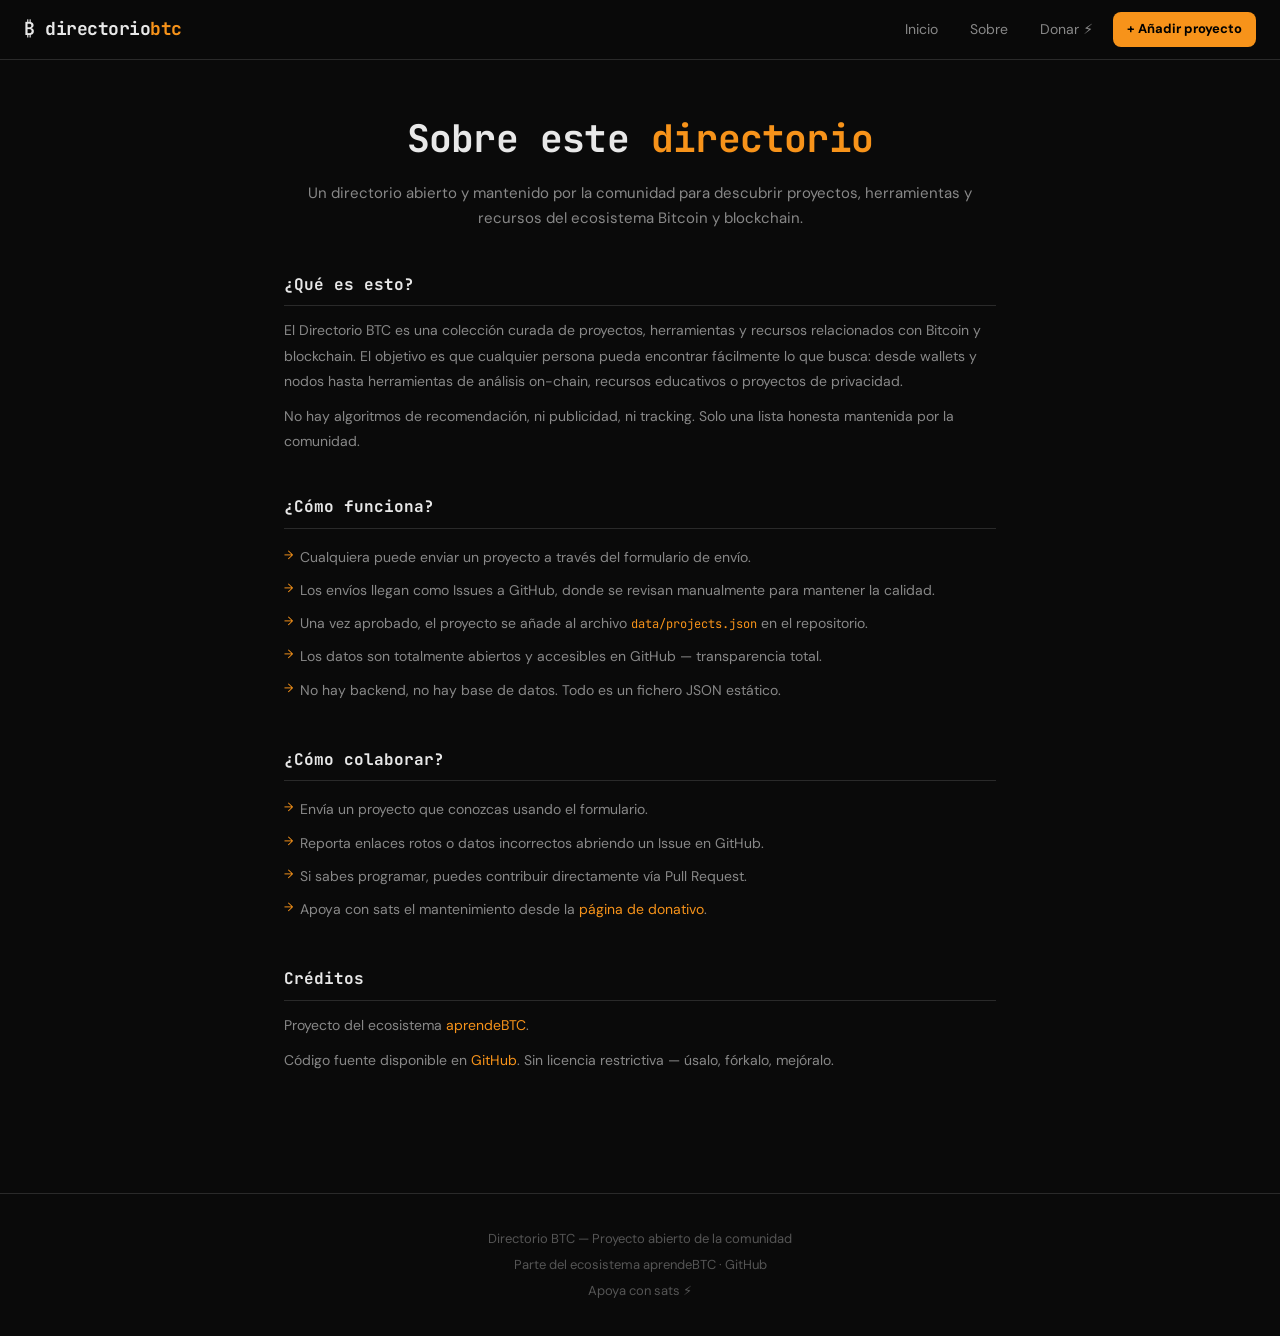
==== about.html @ 01d03981 "Add Directorio BTC static site - index.html: main directory page with hero, search, filters, project" ====
<!DOCTYPE html>
<html lang="es">
<head>
  <meta charset="UTF-8">
  <meta name="viewport" content="width=device-width, initial-scale=1.0">
  <title>Sobre el proyecto — Directorio BTC</title>
  <meta name="description" content="Qué es el Directorio BTC, cómo funciona y cómo puedes colaborar.">

  <meta property="og:title" content="Sobre el proyecto — Directorio BTC">
  <meta property="og:description" content="Directorio abierto y mantenido por la comunidad para descubrir proyectos del ecosistema Bitcoin.">
  <meta property="og:type" content="website">

  <link rel="icon" href="data:image/svg+xml,<svg xmlns='http://www.w3.org/2000/svg' viewBox='0 0 100 100'><text y='.9em' font-size='90'>₿</text></svg>">
  <link rel="preconnect" href="https://fonts.googleapis.com">
  <link href="https://fonts.googleapis.com/css2?family=JetBrains+Mono:wght@400;700&family=DM+Sans:ital,opsz,wght@0,9..40,400;0,9..40,500;0,9..40,700&display=swap" rel="stylesheet">
  <link rel="stylesheet" href="css/style.css">
</head>
<body>

  <!-- HEADER -->
  <header>
    <nav>
      <a href="index.html" class="logo">₿ directorio<span class="accent">btc</span></a>
      <div class="nav-links">
        <a href="index.html">Inicio</a>
        <a href="about.html">Sobre</a>
        <a href="donar.html">Donar ⚡</a>
        <a href="submit.html" class="btn-submit">+ Añadir proyecto</a>
      </div>
      <button class="hamburger" id="hamburger" aria-label="Abrir menú">
        <span></span><span></span><span></span>
      </button>
    </nav>
  </header>
  <div class="mobile-menu" id="mobile-menu">
    <a href="index.html">Inicio</a>
    <a href="about.html">Sobre el proyecto</a>
    <a href="donar.html">Donar ⚡</a>
    <a href="submit.html" style="color:var(--accent);font-weight:700;">+ Añadir proyecto</a>
  </div>

  <!-- PAGE HEADER -->
  <div class="page-header">
    <h1>Sobre este <span class="accent">directorio</span></h1>
    <p>Un directorio abierto y mantenido por la comunidad para descubrir proyectos, herramientas y recursos del ecosistema Bitcoin y blockchain.</p>
  </div>

  <!-- CONTENT -->
  <div class="page-content">

    <div class="info-section">
      <h2>¿Qué es esto?</h2>
      <p>El Directorio BTC es una colección curada de proyectos, herramientas y recursos relacionados con Bitcoin y blockchain. El objetivo es que cualquier persona pueda encontrar fácilmente lo que busca: desde wallets y nodos hasta herramientas de análisis on-chain, recursos educativos o proyectos de privacidad.</p>
      <p>No hay algoritmos de recomendación, ni publicidad, ni tracking. Solo una lista honesta mantenida por la comunidad.</p>
    </div>

    <div class="info-section">
      <h2>¿Cómo funciona?</h2>
      <ul>
        <li>Cualquiera puede enviar un proyecto a través del formulario de envío.</li>
        <li>Los envíos llegan como Issues a GitHub, donde se revisan manualmente para mantener la calidad.</li>
        <li>Una vez aprobado, el proyecto se añade al archivo <code style="font-family:var(--font-display);font-size:12px;color:var(--accent);">data/projects.json</code> en el repositorio.</li>
        <li>Los datos son totalmente abiertos y accesibles en GitHub — transparencia total.</li>
        <li>No hay backend, no hay base de datos. Todo es un fichero JSON estático.</li>
      </ul>
    </div>

    <div class="info-section">
      <h2>¿Cómo colaborar?</h2>
      <ul>
        <li>Envía un proyecto que conozcas usando el formulario.</li>
        <li>Reporta enlaces rotos o datos incorrectos abriendo un Issue en GitHub.</li>
        <li>Si sabes programar, puedes contribuir directamente vía Pull Request.</li>
        <li>Apoya con sats el mantenimiento desde la <a href="donar.html">página de donativo</a>.</li>
      </ul>
    </div>

    <div class="info-section">
      <h2>Créditos</h2>
      <p>Proyecto del ecosistema <a href="https://aprendebtc.com" target="_blank" rel="noopener">aprendeBTC</a>.</p>
      <p>Código fuente disponible en <a href="https://github.com/VoidHashh/btc-projects" target="_blank" rel="noopener">GitHub</a>. Sin licencia restrictiva — úsalo, fórkalo, mejóralo.</p>
    </div>

  </div>

  <!-- FOOTER -->
  <footer>
    <p>Directorio BTC &mdash; Proyecto abierto de la comunidad</p>
    <p>Parte del ecosistema <a href="https://aprendebtc.com" target="_blank" rel="noopener">aprendeBTC</a> &middot; <a href="https://github.com/VoidHashh/btc-projects" target="_blank" rel="noopener">GitHub</a></p>
    <p><a href="donar.html">Apoya con sats ⚡</a></p>
  </footer>

  <script>
    document.getElementById("hamburger").addEventListener("click", () => {
      document.getElementById("mobile-menu").classList.toggle("open");
    });
  </script>
</body>
</html>
---- css/style.css ----
@import url('https://fonts.googleapis.com/css2?family=JetBrains+Mono:wght@400;700&family=DM+Sans:ital,opsz,wght@0,9..40,400;0,9..40,500;0,9..40,700;1,9..40,400&display=swap');

/* ===== VARIABLES ===== */
:root {
  --bg-primary: #0a0a0a;
  --bg-secondary: #111111;
  --bg-card: #1a1a1a;
  --bg-card-hover: #222222;
  --text-primary: #e8e8e8;
  --text-secondary: #888888;
  --text-muted: #555555;
  --accent: #f7931a;
  --accent-hover: #e8850f;
  --accent-soft: rgba(247, 147, 26, 0.1);
  --accent-glow: rgba(247, 147, 26, 0.15);
  --border: #2a2a2a;
  --border-hover: #3a3a3a;
  --success: #22c55e;
  --radius: 8px;
  --radius-lg: 12px;
  --font-display: 'JetBrains Mono', 'Fira Code', monospace;
  --font-body: 'DM Sans', system-ui, sans-serif;
  --sidebar-width: 250px;
  --header-height: 60px;
}

/* ===== RESET ===== */
*, *::before, *::after { box-sizing: border-box; margin: 0; padding: 0; }
html { scroll-behavior: smooth; }
body {
  background: var(--bg-primary);
  color: var(--text-primary);
  font-family: var(--font-body);
  font-size: 15px;
  line-height: 1.6;
  min-height: 100vh;
}
a { color: var(--accent); text-decoration: none; transition: color 0.2s; }
a:hover { color: var(--accent-hover); }
img { max-width: 100%; display: block; }
ul { list-style: none; }

/* ===== HEADER / NAV ===== */
header {
  position: fixed;
  top: 0; left: 0; right: 0;
  height: var(--header-height);
  background: rgba(10, 10, 10, 0.92);
  backdrop-filter: blur(12px);
  -webkit-backdrop-filter: blur(12px);
  border-bottom: 1px solid var(--border);
  z-index: 100;
}

nav {
  max-width: 1400px;
  margin: 0 auto;
  padding: 0 24px;
  height: 100%;
  display: flex;
  align-items: center;
  justify-content: space-between;
  gap: 16px;
}

.logo {
  font-family: var(--font-display);
  font-size: 18px;
  font-weight: 700;
  color: var(--text-primary);
  letter-spacing: -0.5px;
}
.logo .accent { color: var(--accent); }
.logo:hover { color: var(--text-primary); }

.nav-links {
  display: flex;
  align-items: center;
  gap: 8px;
}

.nav-links a {
  color: var(--text-secondary);
  font-size: 14px;
  padding: 6px 12px;
  border-radius: var(--radius);
  transition: color 0.2s, background 0.2s;
}
.nav-links a:hover { color: var(--text-primary); background: var(--bg-card); }

.btn-submit {
  background: var(--accent) !important;
  color: #000 !important;
  font-weight: 700;
  font-size: 13px !important;
  padding: 7px 14px !important;
  border-radius: var(--radius) !important;
}
.btn-submit:hover { background: var(--accent-hover) !important; }

/* Hamburger */
.hamburger {
  display: none;
  flex-direction: column;
  gap: 5px;
  cursor: pointer;
  padding: 8px;
  background: none;
  border: none;
  color: var(--text-primary);
}
.hamburger span {
  display: block;
  width: 22px;
  height: 2px;
  background: var(--text-primary);
  border-radius: 2px;
  transition: all 0.3s;
}

.mobile-menu {
  display: none;
  position: fixed;
  top: var(--header-height);
  left: 0; right: 0;
  background: var(--bg-secondary);
  border-bottom: 1px solid var(--border);
  padding: 16px 24px;
  flex-direction: column;
  gap: 8px;
  z-index: 99;
}
.mobile-menu.open { display: flex; }
.mobile-menu a {
  color: var(--text-secondary);
  font-size: 15px;
  padding: 10px 0;
  border-bottom: 1px solid var(--border);
}
.mobile-menu a:last-child { border-bottom: none; }
.mobile-menu a:hover { color: var(--text-primary); }

/* ===== HERO ===== */
.hero {
  padding: calc(var(--header-height) + 56px) 24px 48px;
  max-width: 800px;
  margin: 0 auto;
  text-align: center;
}

.hero h1 {
  font-family: var(--font-display);
  font-size: clamp(28px, 5vw, 48px);
  font-weight: 700;
  line-height: 1.15;
  letter-spacing: -1px;
  background: linear-gradient(135deg, #fff 40%, var(--accent) 100%);
  -webkit-background-clip: text;
  -webkit-text-fill-color: transparent;
  background-clip: text;
  margin-bottom: 16px;
}

.hero .subtitle {
  color: var(--text-secondary);
  font-size: 16px;
  max-width: 560px;
  margin: 0 auto 20px;
  line-height: 1.7;
}

.stats {
  font-family: var(--font-display);
  font-size: 13px;
  color: var(--text-muted);
  margin-bottom: 28px;
}
.stats #project-count,
.stats #category-count {
  color: var(--accent);
  font-weight: 700;
}

.search-container {
  position: relative;
  max-width: 520px;
  margin: 0 auto;
}

.search-container::before {
  content: '⌕';
  position: absolute;
  left: 16px;
  top: 50%;
  transform: translateY(-50%);
  color: var(--text-muted);
  font-size: 18px;
  pointer-events: none;
}

#search {
  width: 100%;
  background: var(--bg-card);
  border: 1px solid var(--border);
  color: var(--text-primary);
  font-family: var(--font-body);
  font-size: 15px;
  padding: 13px 16px 13px 44px;
  border-radius: var(--radius-lg);
  outline: none;
  transition: border-color 0.2s, box-shadow 0.2s;
}
#search::placeholder { color: var(--text-muted); }
#search:focus {
  border-color: var(--accent);
  box-shadow: 0 0 0 3px var(--accent-soft);
}

/* ===== MAIN CONTENT ===== */
.content {
  max-width: 1400px;
  margin: 0 auto;
  padding: 0 24px 80px;
  display: grid;
  grid-template-columns: var(--sidebar-width) 1fr;
  gap: 32px;
  align-items: start;
}

/* ===== SIDEBAR FILTROS ===== */
.filters {
  position: sticky;
  top: calc(var(--header-height) + 24px);
  background: var(--bg-secondary);
  border: 1px solid var(--border);
  border-radius: var(--radius-lg);
  padding: 20px;
}

.filters h3 {
  font-family: var(--font-display);
  font-size: 11px;
  font-weight: 700;
  text-transform: uppercase;
  letter-spacing: 1.5px;
  color: var(--text-muted);
  margin-bottom: 10px;
  margin-top: 20px;
}
.filters h3:first-child { margin-top: 0; }

#category-filters,
#language-filters {
  display: flex;
  flex-direction: column;
  gap: 4px;
  margin-bottom: 4px;
}

.filter-btn {
  background: none;
  border: 1px solid transparent;
  color: var(--text-secondary);
  font-family: var(--font-body);
  font-size: 13px;
  padding: 6px 10px;
  border-radius: var(--radius);
  cursor: pointer;
  text-align: left;
  transition: all 0.15s;
  white-space: nowrap;
  overflow: hidden;
  text-overflow: ellipsis;
}
.filter-btn:hover {
  background: var(--bg-card);
  color: var(--text-primary);
  border-color: var(--border);
}
.filter-btn.active {
  background: var(--accent-soft);
  color: var(--accent);
  border-color: rgba(247, 147, 26, 0.3);
}

.filter-checks {
  display: flex;
  flex-direction: column;
  gap: 8px;
  margin-bottom: 4px;
}

.filters label {
  display: flex;
  align-items: center;
  gap: 8px;
  color: var(--text-secondary);
  font-size: 13px;
  cursor: pointer;
  padding: 4px 0;
}
.filters label:hover { color: var(--text-primary); }

.filters input[type="checkbox"] {
  width: 15px;
  height: 15px;
  accent-color: var(--accent);
  cursor: pointer;
}

#clear-filters {
  margin-top: 16px;
  width: 100%;
  background: none;
  border: 1px solid var(--border);
  color: var(--text-muted);
  font-family: var(--font-body);
  font-size: 12px;
  padding: 7px;
  border-radius: var(--radius);
  cursor: pointer;
  transition: all 0.2s;
}
#clear-filters:hover {
  border-color: var(--accent);
  color: var(--accent);
}

/* Mobile filter accordion */
.filter-accordion {
  display: none;
  margin-bottom: 20px;
}
.filter-accordion-header {
  background: var(--bg-secondary);
  border: 1px solid var(--border);
  border-radius: var(--radius);
  padding: 12px 16px;
  cursor: pointer;
  display: flex;
  justify-content: space-between;
  align-items: center;
  color: var(--text-primary);
  font-size: 14px;
  font-weight: 500;
  user-select: none;
}
.filter-accordion-header .arrow {
  transition: transform 0.2s;
  color: var(--text-muted);
}
.filter-accordion-header.open .arrow { transform: rotate(180deg); }
.filter-accordion-body {
  display: none;
  background: var(--bg-secondary);
  border: 1px solid var(--border);
  border-top: none;
  border-radius: 0 0 var(--radius) var(--radius);
  padding: 16px;
}
.filter-accordion-body.open { display: block; }
.filter-accordion-body #category-filters,
.filter-accordion-body #language-filters {
  flex-direction: row;
  flex-wrap: wrap;
}

/* ===== PROJECTS GRID ===== */
.projects-grid {
  display: grid;
  grid-template-columns: repeat(auto-fill, minmax(300px, 1fr));
  gap: 20px;
  align-content: start;
}

/* ===== PROJECT CARD ===== */
.project-card {
  background: var(--bg-card);
  border: 1px solid var(--border);
  border-radius: var(--radius-lg);
  padding: 20px;
  display: flex;
  flex-direction: column;
  gap: 12px;
  transition: border-color 0.2s, box-shadow 0.2s, background 0.2s, transform 0.2s;
  opacity: 0;
  transform: translateY(12px);
  animation: cardIn 0.35s ease forwards;
}
.project-card:hover {
  border-color: rgba(247, 147, 26, 0.4);
  box-shadow: 0 4px 24px var(--accent-glow);
  background: var(--bg-card-hover);
  transform: translateY(-2px);
}

@keyframes cardIn {
  to { opacity: 1; transform: translateY(0); }
}

.card-header {
  display: flex;
  align-items: center;
  justify-content: space-between;
  gap: 8px;
}

.card-category {
  font-size: 11px;
  color: var(--accent);
  background: var(--accent-soft);
  border: 1px solid rgba(247, 147, 26, 0.2);
  padding: 3px 8px;
  border-radius: 20px;
  font-weight: 500;
  white-space: nowrap;
  overflow: hidden;
  text-overflow: ellipsis;
  max-width: 160px;
}

.card-badges {
  display: flex;
  gap: 5px;
  flex-shrink: 0;
}

.badge {
  font-family: var(--font-display);
  font-size: 10px;
  font-weight: 700;
  padding: 2px 6px;
  border-radius: 4px;
  letter-spacing: 0.5px;
}
.badge-free {
  background: rgba(34, 197, 94, 0.12);
  color: var(--success);
  border: 1px solid rgba(34, 197, 94, 0.25);
}
.badge-oss {
  background: rgba(99, 102, 241, 0.12);
  color: #818cf8;
  border: 1px solid rgba(99, 102, 241, 0.25);
}
.badge-lang {
  background: var(--bg-secondary);
  color: var(--text-muted);
  border: 1px solid var(--border);
  text-transform: uppercase;
}

.card-title {
  font-family: var(--font-display);
  font-size: 15px;
  font-weight: 700;
  color: var(--text-primary);
  line-height: 1.3;
  letter-spacing: -0.3px;
}

.card-description {
  color: var(--text-secondary);
  font-size: 13px;
  line-height: 1.6;
  display: -webkit-box;
  -webkit-line-clamp: 3;
  -webkit-box-orient: vertical;
  overflow: hidden;
  flex-grow: 1;
}

.card-footer {
  display: flex;
  align-items: center;
  justify-content: space-between;
  gap: 8px;
  margin-top: auto;
  padding-top: 12px;
  border-top: 1px solid var(--border);
}

.card-author {
  font-size: 12px;
  color: var(--text-muted);
  overflow: hidden;
  text-overflow: ellipsis;
  white-space: nowrap;
}

.card-links {
  display: flex;
  align-items: center;
  gap: 8px;
  flex-shrink: 0;
}

.card-links a {
  font-size: 12px;
  color: var(--text-muted);
  transition: color 0.2s;
}
.card-links a:hover { color: var(--text-primary); }

.card-visit {
  background: var(--accent);
  color: #000 !important;
  font-weight: 700;
  font-size: 12px !important;
  padding: 5px 10px;
  border-radius: var(--radius);
  white-space: nowrap;
  transition: background 0.2s !important;
}
.card-visit:hover { background: var(--accent-hover) !important; }

.card-github {
  font-family: var(--font-display);
  font-size: 11px;
  color: var(--text-muted) !important;
  background: var(--bg-secondary);
  border: 1px solid var(--border);
  padding: 4px 8px;
  border-radius: var(--radius);
}
.card-github:hover { color: var(--text-primary) !important; border-color: var(--border-hover); }

/* ===== EMPTY STATE ===== */
#empty-state {
  grid-column: 1 / -1;
  text-align: center;
  padding: 80px 24px;
  color: var(--text-muted);
}
#empty-state p { font-size: 15px; }
#empty-state .empty-icon { font-size: 40px; margin-bottom: 16px; }

.hidden { display: none !important; }

/* ===== FAB ===== */
.fab {
  position: fixed;
  bottom: 28px;
  right: 28px;
  width: 52px;
  height: 52px;
  border-radius: 50%;
  background: var(--accent);
  color: #000;
  font-size: 26px;
  font-weight: 700;
  display: flex;
  align-items: center;
  justify-content: center;
  box-shadow: 0 4px 20px rgba(247, 147, 26, 0.4);
  transition: background 0.2s, transform 0.2s, box-shadow 0.2s;
  z-index: 90;
  line-height: 1;
}
.fab:hover {
  background: var(--accent-hover);
  transform: scale(1.08);
  box-shadow: 0 6px 28px rgba(247, 147, 26, 0.5);
  color: #000;
}

/* ===== FOOTER ===== */
footer {
  border-top: 1px solid var(--border);
  padding: 32px 24px;
  text-align: center;
  color: var(--text-muted);
  font-size: 13px;
  line-height: 2;
}
footer a { color: var(--text-muted); }
footer a:hover { color: var(--accent); }

/* ===== PAGE HEADER (inner pages) ===== */
.page-header {
  padding: calc(var(--header-height) + 48px) 24px 40px;
  max-width: 760px;
  margin: 0 auto;
  text-align: center;
}
.page-header h1 {
  font-family: var(--font-display);
  font-size: clamp(24px, 4vw, 38px);
  font-weight: 700;
  letter-spacing: -0.8px;
  margin-bottom: 12px;
  color: var(--text-primary);
}
.page-header h1 .accent { color: var(--accent); }
.page-header p {
  color: var(--text-secondary);
  font-size: 15px;
  line-height: 1.7;
}

/* ===== CONTENT PAGE ===== */
.page-content {
  max-width: 760px;
  margin: 0 auto;
  padding: 0 24px 80px;
}

/* ===== FORM STYLES ===== */
.form-wrap {
  background: var(--bg-secondary);
  border: 1px solid var(--border);
  border-radius: var(--radius-lg);
  padding: 32px;
}

.form-group {
  margin-bottom: 20px;
}

.form-group label {
  display: block;
  font-size: 13px;
  font-weight: 600;
  color: var(--text-secondary);
  margin-bottom: 7px;
  letter-spacing: 0.2px;
}
.form-group label .req { color: var(--accent); }

.form-group input[type="text"],
.form-group input[type="url"],
.form-group textarea,
.form-group select {
  width: 100%;
  background: var(--bg-card);
  border: 1px solid var(--border);
  color: var(--text-primary);
  font-family: var(--font-body);
  font-size: 14px;
  padding: 10px 14px;
  border-radius: var(--radius);
  outline: none;
  transition: border-color 0.2s, box-shadow 0.2s;
  -webkit-appearance: none;
}
.form-group input:focus,
.form-group textarea:focus,
.form-group select:focus {
  border-color: var(--accent);
  box-shadow: 0 0 0 3px var(--accent-soft);
}
.form-group input::placeholder,
.form-group textarea::placeholder { color: var(--text-muted); }

.form-group textarea {
  resize: vertical;
  min-height: 90px;
}

.form-group select {
  cursor: pointer;
  background-image: url("data:image/svg+xml,%3Csvg xmlns='http://www.w3.org/2000/svg' width='12' height='12' viewBox='0 0 12 12'%3E%3Cpath fill='%23888' d='M6 8L1 3h10z'/%3E%3C/svg%3E");
  background-repeat: no-repeat;
  background-position: right 12px center;
  padding-right: 36px;
}
.form-group select option { background: var(--bg-card); color: var(--text-primary); }

.char-count {
  display: block;
  text-align: right;
  font-size: 11px;
  color: var(--text-muted);
  margin-top: 4px;
}
.char-count.warn { color: var(--accent); }

.form-row {
  display: grid;
  grid-template-columns: 1fr 1fr;
  gap: 16px;
}

.form-checks {
  display: flex;
  gap: 24px;
  flex-wrap: wrap;
}

.form-checks label {
  display: flex;
  align-items: center;
  gap: 8px;
  color: var(--text-secondary);
  font-size: 14px;
  cursor: pointer;
  font-weight: 400 !important;
}
.form-checks input[type="checkbox"] {
  width: 16px;
  height: 16px;
  accent-color: var(--accent);
  cursor: pointer;
}

.btn-primary {
  display: inline-flex;
  align-items: center;
  gap: 8px;
  background: var(--accent);
  color: #000;
  font-family: var(--font-body);
  font-weight: 700;
  font-size: 15px;
  padding: 12px 28px;
  border-radius: var(--radius);
  border: none;
  cursor: pointer;
  transition: background 0.2s, transform 0.1s;
  width: 100%;
  justify-content: center;
  margin-top: 8px;
}
.btn-primary:hover { background: var(--accent-hover); transform: translateY(-1px); }
.btn-primary:active { transform: translateY(0); }

.form-note {
  margin-top: 16px;
  padding: 12px 16px;
  background: var(--accent-soft);
  border: 1px solid rgba(247, 147, 26, 0.2);
  border-radius: var(--radius);
  font-size: 13px;
  color: var(--text-secondary);
  line-height: 1.6;
}

/* ===== MODAL DONATIVO ===== */
.modal-overlay {
  display: none;
  position: fixed;
  inset: 0;
  background: rgba(0,0,0,0.8);
  backdrop-filter: blur(4px);
  z-index: 200;
  align-items: center;
  justify-content: center;
  padding: 24px;
}
.modal-overlay.open { display: flex; }

.modal {
  background: var(--bg-secondary);
  border: 1px solid var(--border);
  border-radius: var(--radius-lg);
  padding: 32px;
  max-width: 480px;
  width: 100%;
  position: relative;
  animation: modalIn 0.2s ease;
}
@keyframes modalIn {
  from { opacity: 0; transform: scale(0.96) translateY(8px); }
  to { opacity: 1; transform: scale(1) translateY(0); }
}

.modal-close {
  position: absolute;
  top: 16px; right: 16px;
  background: none;
  border: none;
  color: var(--text-muted);
  font-size: 22px;
  cursor: pointer;
  line-height: 1;
  padding: 4px 8px;
  border-radius: var(--radius);
  transition: color 0.2s, background 0.2s;
}
.modal-close:hover { color: var(--text-primary); background: var(--bg-card); }

.modal h2 {
  font-family: var(--font-display);
  font-size: 18px;
  margin-bottom: 8px;
  color: var(--text-primary);
}
.modal .modal-sub {
  color: var(--text-secondary);
  font-size: 13px;
  margin-bottom: 20px;
  line-height: 1.6;
}

/* ===== DONATE / COPY BLOCKS ===== */
.donate-block {
  margin-bottom: 24px;
}
.donate-block h3 {
  font-family: var(--font-display);
  font-size: 12px;
  font-weight: 700;
  text-transform: uppercase;
  letter-spacing: 1.5px;
  color: var(--text-muted);
  margin-bottom: 10px;
}

.copy-row {
  display: flex;
  align-items: center;
  gap: 8px;
  background: var(--bg-card);
  border: 1px solid var(--border);
  border-radius: var(--radius);
  padding: 10px 14px;
  margin-bottom: 8px;
}

.copy-row code {
  font-family: var(--font-display);
  font-size: 11px;
  color: var(--text-secondary);
  word-break: break-all;
  flex: 1;
  line-height: 1.5;
}

.btn-copy {
  background: var(--bg-secondary);
  border: 1px solid var(--border);
  color: var(--text-secondary);
  font-family: var(--font-display);
  font-size: 11px;
  font-weight: 700;
  padding: 5px 10px;
  border-radius: var(--radius);
  cursor: pointer;
  white-space: nowrap;
  transition: all 0.2s;
  flex-shrink: 0;
}
.btn-copy:hover { border-color: var(--accent); color: var(--accent); }
.btn-copy.copied { border-color: var(--success); color: var(--success); }

.donate-label {
  font-size: 12px;
  color: var(--text-muted);
  margin-bottom: 6px;
}

/* ===== ABOUT / INFO SECTIONS ===== */
.info-section {
  margin-bottom: 40px;
}
.info-section h2 {
  font-family: var(--font-display);
  font-size: 16px;
  font-weight: 700;
  color: var(--text-primary);
  margin-bottom: 12px;
  padding-bottom: 8px;
  border-bottom: 1px solid var(--border);
}
.info-section p {
  color: var(--text-secondary);
  font-size: 14px;
  line-height: 1.8;
  margin-bottom: 10px;
}
.info-section ul {
  padding-left: 0;
}
.info-section ul li {
  color: var(--text-secondary);
  font-size: 14px;
  line-height: 1.8;
  padding: 4px 0 4px 16px;
  position: relative;
}
.info-section ul li::before {
  content: '→';
  position: absolute;
  left: 0;
  color: var(--accent);
  font-size: 12px;
}
.info-section a { color: var(--accent); }

/* ===== FOCUS STATES ===== */
:focus-visible {
  outline: 2px solid var(--accent);
  outline-offset: 2px;
}

/* ===== RESPONSIVE ===== */
@media (max-width: 1024px) {
  .content {
    grid-template-columns: 1fr;
  }
  .filters {
    display: none;
  }
  .filter-accordion {
    display: block;
  }
  .projects-grid {
    grid-template-columns: repeat(auto-fill, minmax(280px, 1fr));
  }
}

@media (max-width: 768px) {
  .nav-links { display: none; }
  .hamburger { display: flex; }

  .hero {
    padding: calc(var(--header-height) + 32px) 16px 36px;
  }
  .hero h1 { font-size: 28px; }

  .content { padding: 0 16px 80px; }

  .projects-grid {
    grid-template-columns: 1fr;
  }

  .form-row { grid-template-columns: 1fr; }

  .form-wrap { padding: 20px 16px; }

  .page-header { padding: calc(var(--header-height) + 28px) 16px 28px; }
  .page-content { padding: 0 16px 80px; }

  .fab { bottom: 20px; right: 16px; }

  .copy-row { flex-direction: column; align-items: flex-start; }
  .btn-copy { width: 100%; text-align: center; }
}
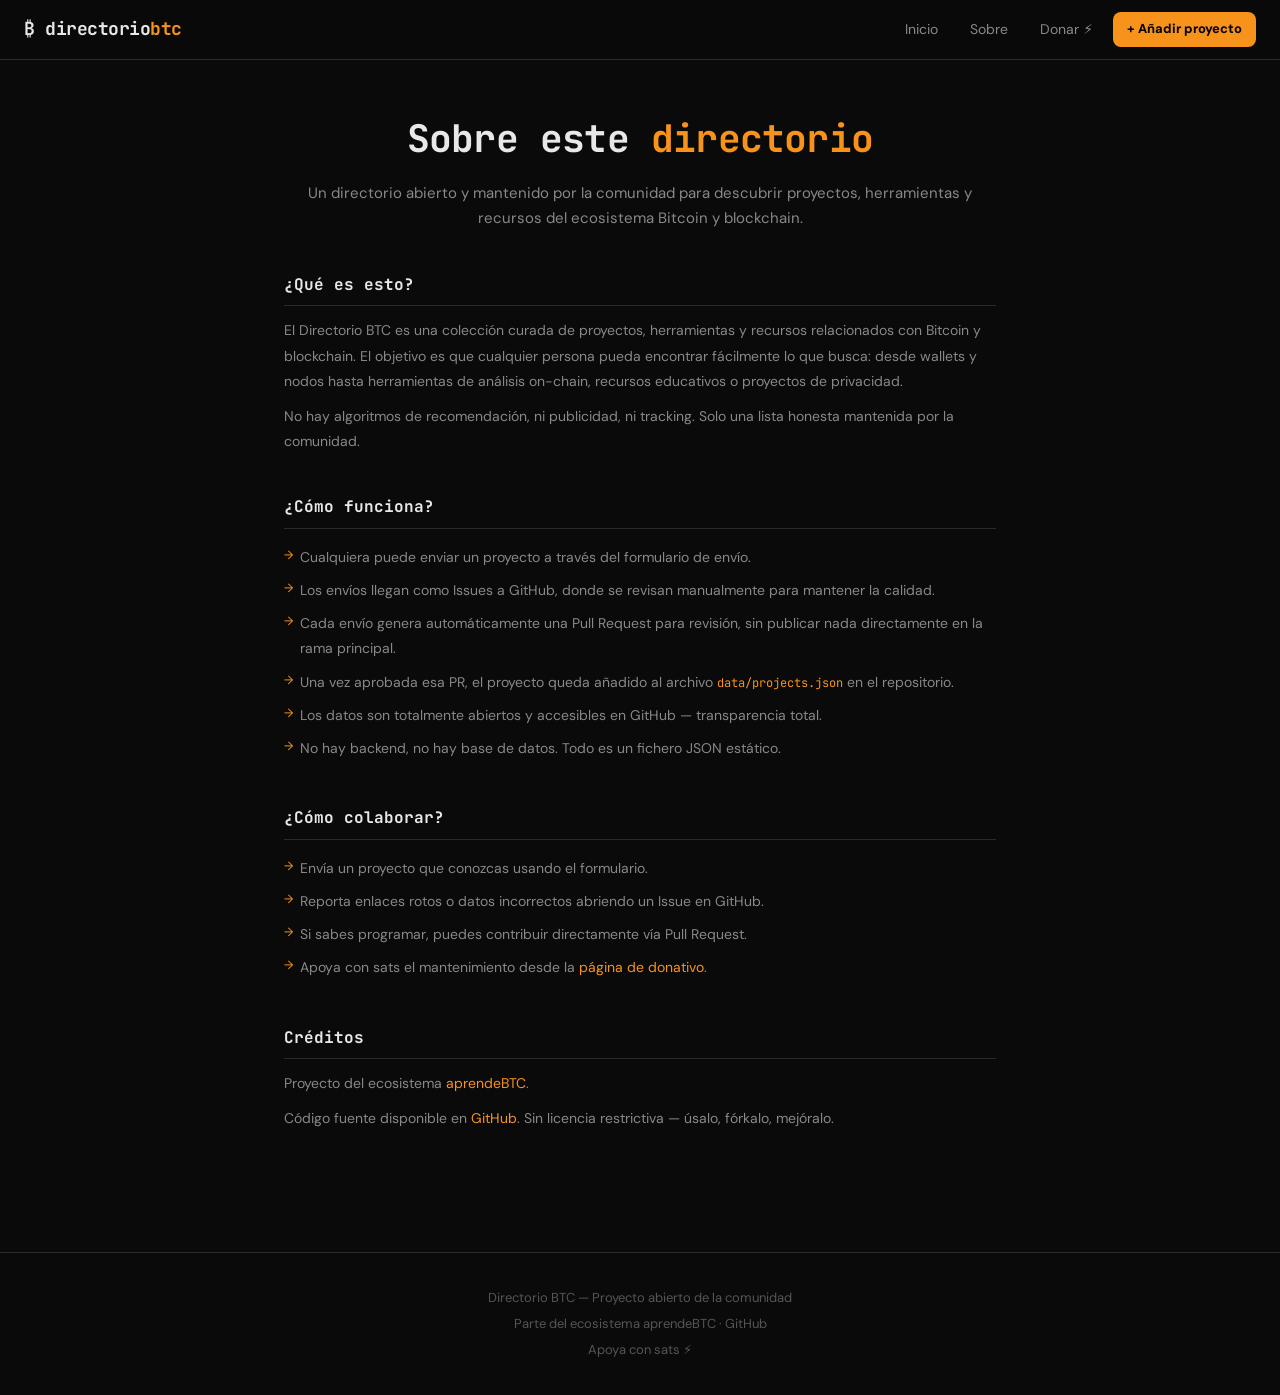
==== commit 86f7b9ee: "Automate project issues into review PRs" ====
--- a/about.html
+++ b/about.html
@@ -59,7 +59,8 @@
       <ul>
         <li>Cualquiera puede enviar un proyecto a través del formulario de envío.</li>
         <li>Los envíos llegan como Issues a GitHub, donde se revisan manualmente para mantener la calidad.</li>
-        <li>Una vez aprobado, el proyecto se añade al archivo <code style="font-family:var(--font-display);font-size:12px;color:var(--accent);">data/projects.json</code> en el repositorio.</li>
+        <li>Cada envío genera automáticamente una Pull Request para revisión, sin publicar nada directamente en la rama principal.</li>
+        <li>Una vez aprobada esa PR, el proyecto queda añadido al archivo <code style="font-family:var(--font-display);font-size:12px;color:var(--accent);">data/projects.json</code> en el repositorio.</li>
         <li>Los datos son totalmente abiertos y accesibles en GitHub — transparencia total.</li>
         <li>No hay backend, no hay base de datos. Todo es un fichero JSON estático.</li>
       </ul>
--- a/css/style.css
+++ b/css/style.css
@@ -625,6 +625,15 @@
   margin-bottom: 7px;
   letter-spacing: 0.2px;
 }
+.group-label {
+  display: block;
+  font-size: 12px;
+  font-weight: 600;
+  text-transform: uppercase;
+  letter-spacing: 1px;
+  color: var(--text-muted);
+  margin-bottom: 6px;
+}
 .form-group label .req { color: var(--accent); }
 
 .form-group input[type="text"],
@@ -665,6 +674,100 @@
   padding-right: 36px;
 }
 .form-group select option { background: var(--bg-card); color: var(--text-primary); }
+
+.submit-mode-header {
+  margin: 4px 0 10px;
+}
+
+.submission-mode {
+  display: grid;
+  grid-template-columns: 1fr 1fr;
+  gap: 12px;
+}
+
+.mode-option {
+  position: relative;
+  display: block !important;
+  padding: 14px 16px;
+  background: var(--bg-card);
+  border: 1px solid var(--border);
+  border-radius: var(--radius);
+  cursor: pointer;
+  transition: border-color 0.2s, box-shadow 0.2s, background 0.2s, transform 0.1s;
+  margin-bottom: 0 !important;
+}
+
+.mode-option:hover {
+  border-color: var(--border-hover);
+  transform: translateY(-1px);
+  background: var(--bg-card-hover);
+}
+
+.mode-option.is-selected,
+.mode-option:has(input:checked) {
+  background: var(--accent-soft);
+  border-color: rgba(247, 147, 26, 0.35);
+  box-shadow: inset 0 0 0 1px rgba(247, 147, 26, 0.18);
+}
+
+.mode-option input[type="radio"] {
+  position: absolute;
+  opacity: 0;
+  pointer-events: none;
+}
+
+.mode-copy {
+  display: flex;
+  flex-direction: column;
+  gap: 5px;
+  min-width: 0;
+}
+
+.mode-title-row {
+  display: flex;
+  align-items: center;
+  justify-content: space-between;
+  gap: 10px;
+}
+
+.mode-title {
+  color: var(--text-primary);
+  font-size: 14px;
+  font-weight: 700;
+  line-height: 1.3;
+}
+
+.mode-description {
+  color: var(--text-muted);
+  font-size: 12px;
+  line-height: 1.45;
+}
+
+.mode-tag {
+  font-family: var(--font-display);
+  font-size: 10px;
+  font-weight: 700;
+  letter-spacing: 0.4px;
+  padding: 4px 8px;
+  border-radius: 999px;
+  color: var(--accent);
+  background: rgba(247, 147, 26, 0.08);
+  border: 1px solid rgba(247, 147, 26, 0.16);
+  white-space: nowrap;
+}
+
+.mode-tag-muted {
+  color: var(--text-secondary);
+  background: var(--bg-secondary);
+  border: 1px solid var(--border);
+}
+
+.mode-help {
+  margin-top: 0;
+  color: var(--text-muted);
+  font-size: 12px;
+  line-height: 1.5;
+}
 
 .char-count {
   display: block;
@@ -924,6 +1027,8 @@
     grid-template-columns: 1fr;
   }
 
+  .submission-mode { grid-template-columns: 1fr; }
+
   .form-row { grid-template-columns: 1fr; }
 
   .form-wrap { padding: 20px 16px; }
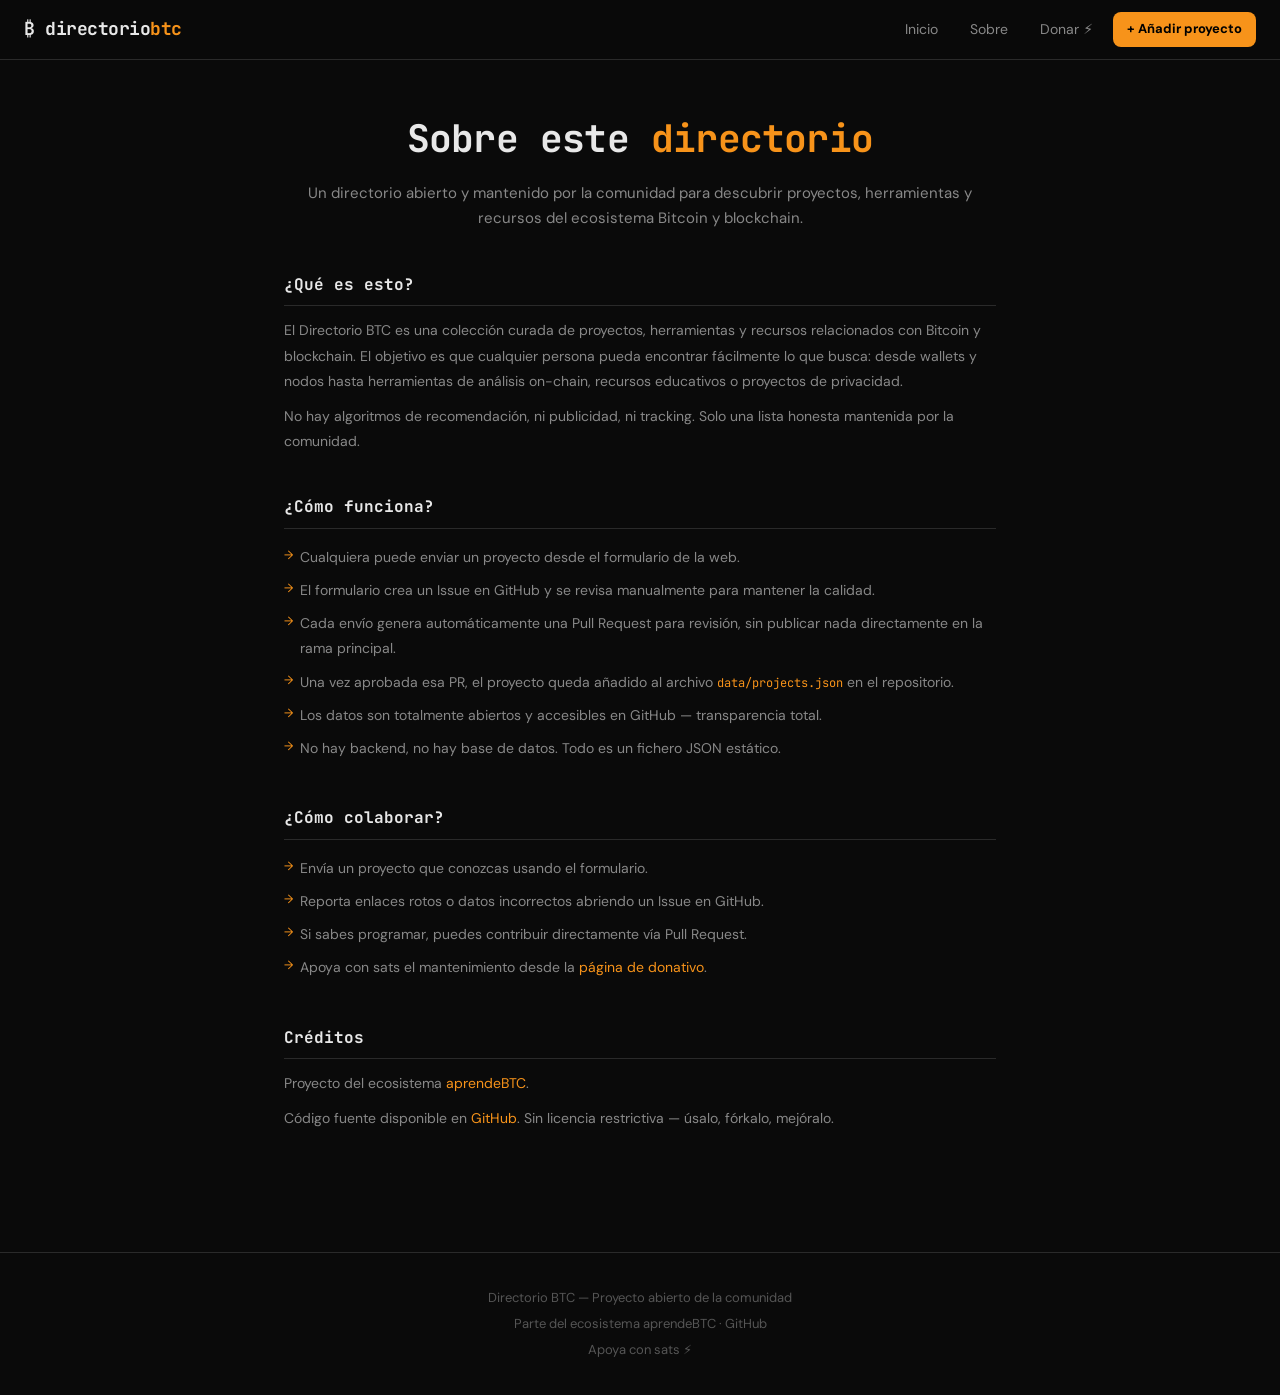
==== commit 228c77cb: "Simplify project submission flow" ====
--- a/about.html
+++ b/about.html
@@ -57,8 +57,8 @@
     <div class="info-section">
       <h2>¿Cómo funciona?</h2>
       <ul>
-        <li>Cualquiera puede enviar un proyecto a través del formulario de envío.</li>
-        <li>Los envíos llegan como Issues a GitHub, donde se revisan manualmente para mantener la calidad.</li>
+        <li>Cualquiera puede enviar un proyecto desde el formulario de la web.</li>
+        <li>El formulario crea un Issue en GitHub y se revisa manualmente para mantener la calidad.</li>
         <li>Cada envío genera automáticamente una Pull Request para revisión, sin publicar nada directamente en la rama principal.</li>
         <li>Una vez aprobada esa PR, el proyecto queda añadido al archivo <code style="font-family:var(--font-display);font-size:12px;color:var(--accent);">data/projects.json</code> en el repositorio.</li>
         <li>Los datos son totalmente abiertos y accesibles en GitHub — transparencia total.</li>
--- a/css/style.css
+++ b/css/style.css
@@ -308,22 +308,36 @@
   cursor: pointer;
 }
 
-#clear-filters {
-  margin-top: 16px;
+.filter-reset-btn {
   width: 100%;
-  background: none;
-  border: 1px solid var(--border);
-  color: var(--text-muted);
-  font-family: var(--font-body);
-  font-size: 12px;
-  padding: 7px;
-  border-radius: var(--radius);
+  margin-top: 18px;
+  padding: 10px 12px;
+  display: inline-flex;
+  align-items: center;
+  justify-content: center;
+  gap: 8px;
+  background: linear-gradient(180deg, rgba(255,255,255,0.02), rgba(255,255,255,0));
+  border: 1px solid var(--border);
+  border-radius: var(--radius);
+  color: var(--text-secondary);
+  font-family: var(--font-display);
+  font-size: 11px;
+  font-weight: 700;
+  letter-spacing: 0.3px;
   cursor: pointer;
   transition: all 0.2s;
-}
-#clear-filters:hover {
-  border-color: var(--accent);
+  box-shadow: inset 0 1px 0 rgba(255,255,255,0.03);
+}
+
+.filter-reset-btn:hover {
+  background: var(--bg-card);
+  border-color: rgba(247, 147, 26, 0.3);
   color: var(--accent);
+  transform: translateY(-1px);
+}
+
+.filter-reset-btn:active {
+  transform: translateY(0);
 }
 
 /* Mobile filter accordion */
@@ -674,100 +688,6 @@
   padding-right: 36px;
 }
 .form-group select option { background: var(--bg-card); color: var(--text-primary); }
-
-.submit-mode-header {
-  margin: 4px 0 10px;
-}
-
-.submission-mode {
-  display: grid;
-  grid-template-columns: 1fr 1fr;
-  gap: 12px;
-}
-
-.mode-option {
-  position: relative;
-  display: block !important;
-  padding: 14px 16px;
-  background: var(--bg-card);
-  border: 1px solid var(--border);
-  border-radius: var(--radius);
-  cursor: pointer;
-  transition: border-color 0.2s, box-shadow 0.2s, background 0.2s, transform 0.1s;
-  margin-bottom: 0 !important;
-}
-
-.mode-option:hover {
-  border-color: var(--border-hover);
-  transform: translateY(-1px);
-  background: var(--bg-card-hover);
-}
-
-.mode-option.is-selected,
-.mode-option:has(input:checked) {
-  background: var(--accent-soft);
-  border-color: rgba(247, 147, 26, 0.35);
-  box-shadow: inset 0 0 0 1px rgba(247, 147, 26, 0.18);
-}
-
-.mode-option input[type="radio"] {
-  position: absolute;
-  opacity: 0;
-  pointer-events: none;
-}
-
-.mode-copy {
-  display: flex;
-  flex-direction: column;
-  gap: 5px;
-  min-width: 0;
-}
-
-.mode-title-row {
-  display: flex;
-  align-items: center;
-  justify-content: space-between;
-  gap: 10px;
-}
-
-.mode-title {
-  color: var(--text-primary);
-  font-size: 14px;
-  font-weight: 700;
-  line-height: 1.3;
-}
-
-.mode-description {
-  color: var(--text-muted);
-  font-size: 12px;
-  line-height: 1.45;
-}
-
-.mode-tag {
-  font-family: var(--font-display);
-  font-size: 10px;
-  font-weight: 700;
-  letter-spacing: 0.4px;
-  padding: 4px 8px;
-  border-radius: 999px;
-  color: var(--accent);
-  background: rgba(247, 147, 26, 0.08);
-  border: 1px solid rgba(247, 147, 26, 0.16);
-  white-space: nowrap;
-}
-
-.mode-tag-muted {
-  color: var(--text-secondary);
-  background: var(--bg-secondary);
-  border: 1px solid var(--border);
-}
-
-.mode-help {
-  margin-top: 0;
-  color: var(--text-muted);
-  font-size: 12px;
-  line-height: 1.5;
-}
 
 .char-count {
   display: block;
@@ -1026,9 +946,6 @@
   .projects-grid {
     grid-template-columns: 1fr;
   }
-
-  .submission-mode { grid-template-columns: 1fr; }
-
   .form-row { grid-template-columns: 1fr; }
 
   .form-wrap { padding: 20px 16px; }
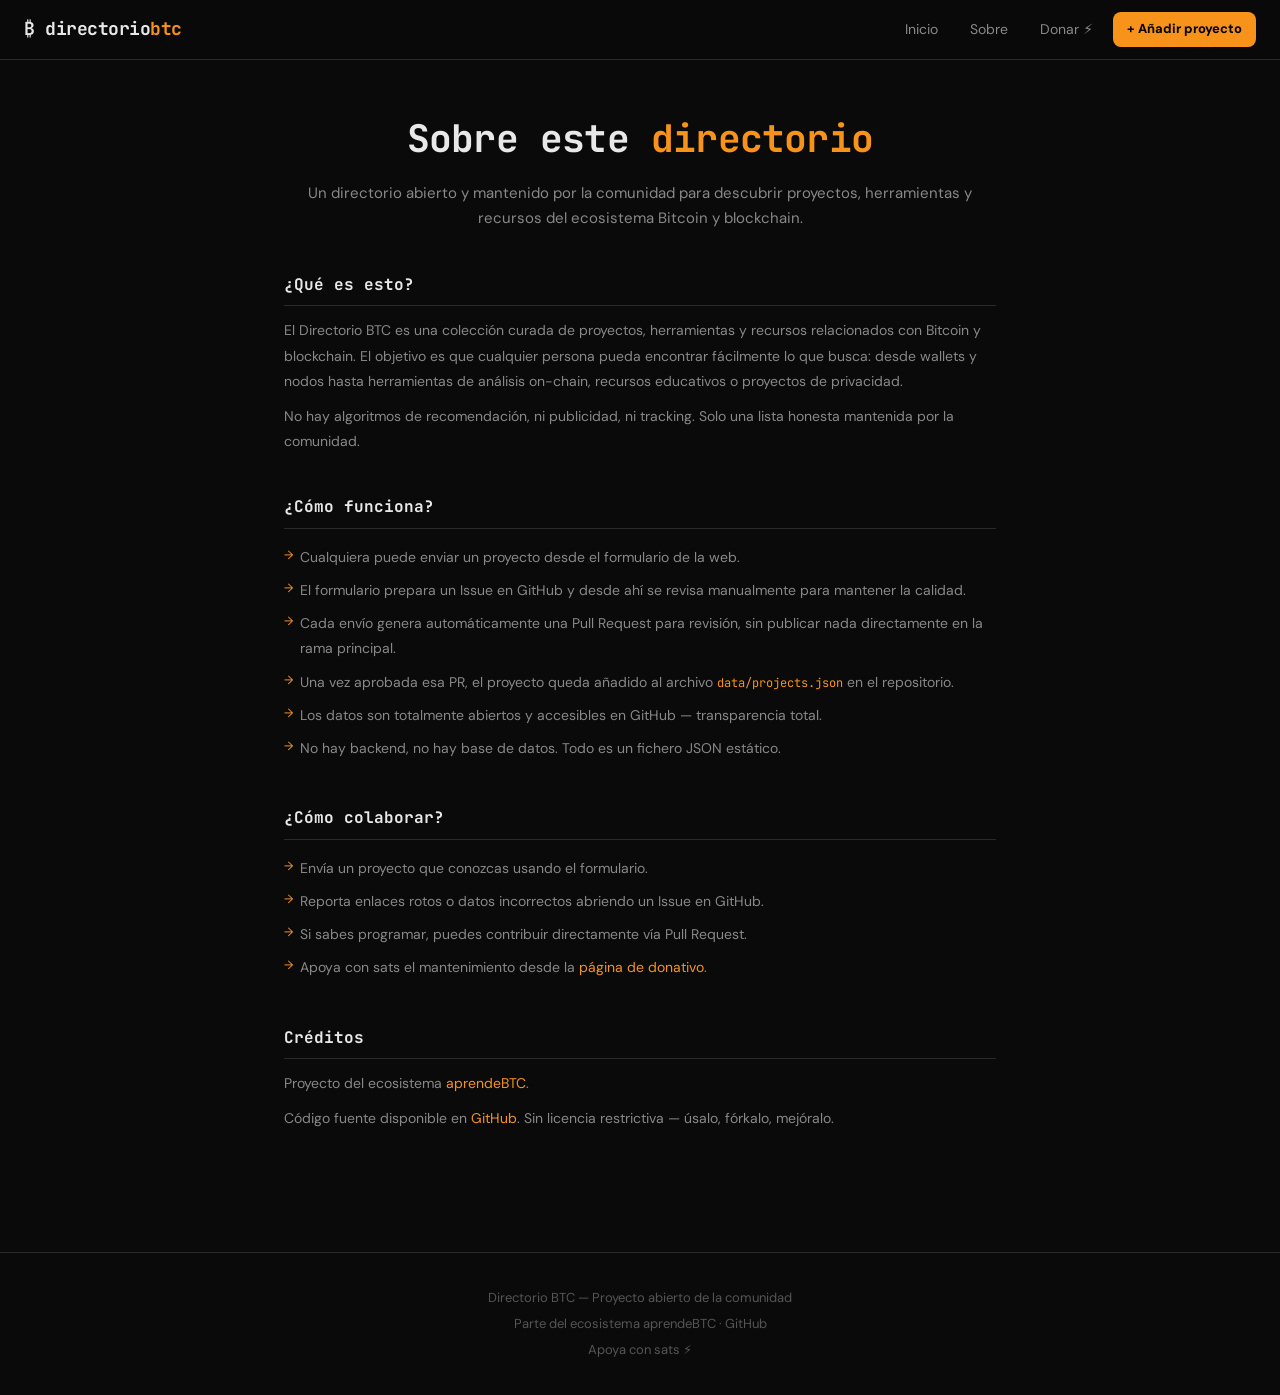
==== commit 2fdddadb: "Use GitHub issue flow for submissions" ====
--- a/about.html
+++ b/about.html
@@ -58,7 +58,7 @@
       <h2>¿Cómo funciona?</h2>
       <ul>
         <li>Cualquiera puede enviar un proyecto desde el formulario de la web.</li>
-        <li>El formulario crea un Issue en GitHub y se revisa manualmente para mantener la calidad.</li>
+        <li>El formulario prepara un Issue en GitHub y desde ahí se revisa manualmente para mantener la calidad.</li>
         <li>Cada envío genera automáticamente una Pull Request para revisión, sin publicar nada directamente en la rama principal.</li>
         <li>Una vez aprobada esa PR, el proyecto queda añadido al archivo <code style="font-family:var(--font-display);font-size:12px;color:var(--accent);">data/projects.json</code> en el repositorio.</li>
         <li>Los datos son totalmente abiertos y accesibles en GitHub — transparencia total.</li>
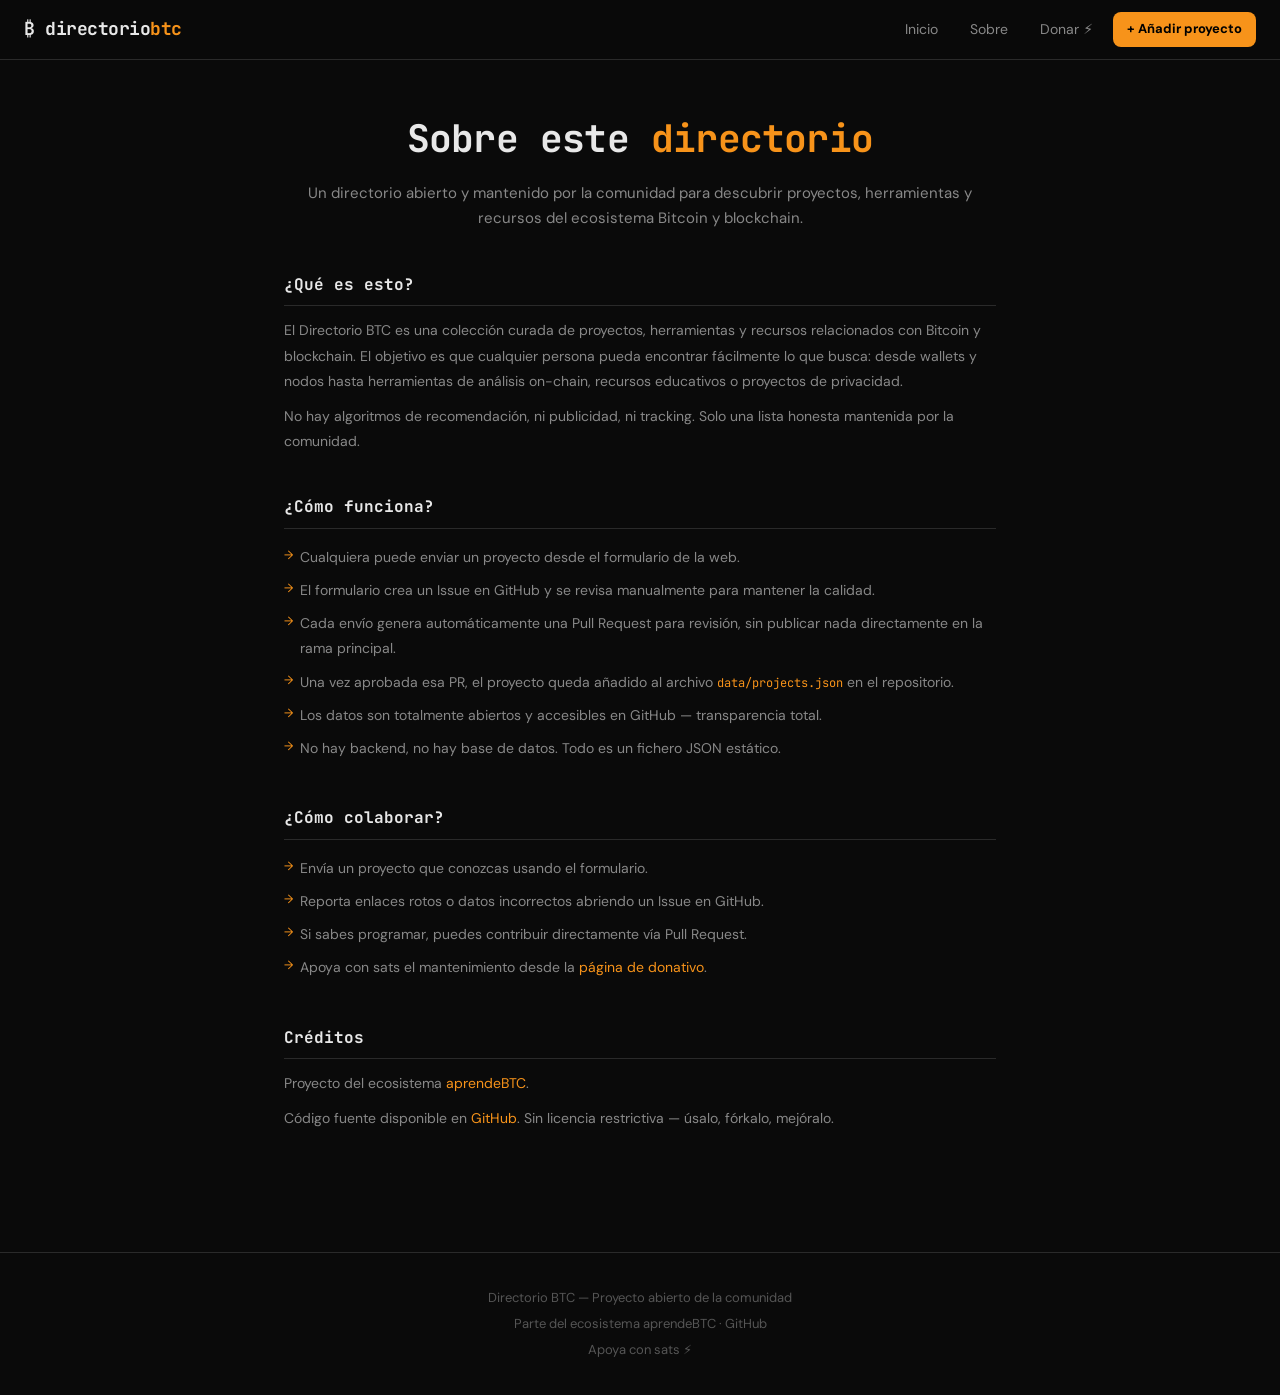
==== commit 4f6f92f0: "Add secure project submission service" ====
--- a/about.html
+++ b/about.html
@@ -58,7 +58,7 @@
       <h2>¿Cómo funciona?</h2>
       <ul>
         <li>Cualquiera puede enviar un proyecto desde el formulario de la web.</li>
-        <li>El formulario prepara un Issue en GitHub y desde ahí se revisa manualmente para mantener la calidad.</li>
+        <li>El formulario crea un Issue en GitHub y se revisa manualmente para mantener la calidad.</li>
         <li>Cada envío genera automáticamente una Pull Request para revisión, sin publicar nada directamente en la rama principal.</li>
         <li>Una vez aprobada esa PR, el proyecto queda añadido al archivo <code style="font-family:var(--font-display);font-size:12px;color:var(--accent);">data/projects.json</code> en el repositorio.</li>
         <li>Los datos son totalmente abiertos y accesibles en GitHub — transparencia total.</li>
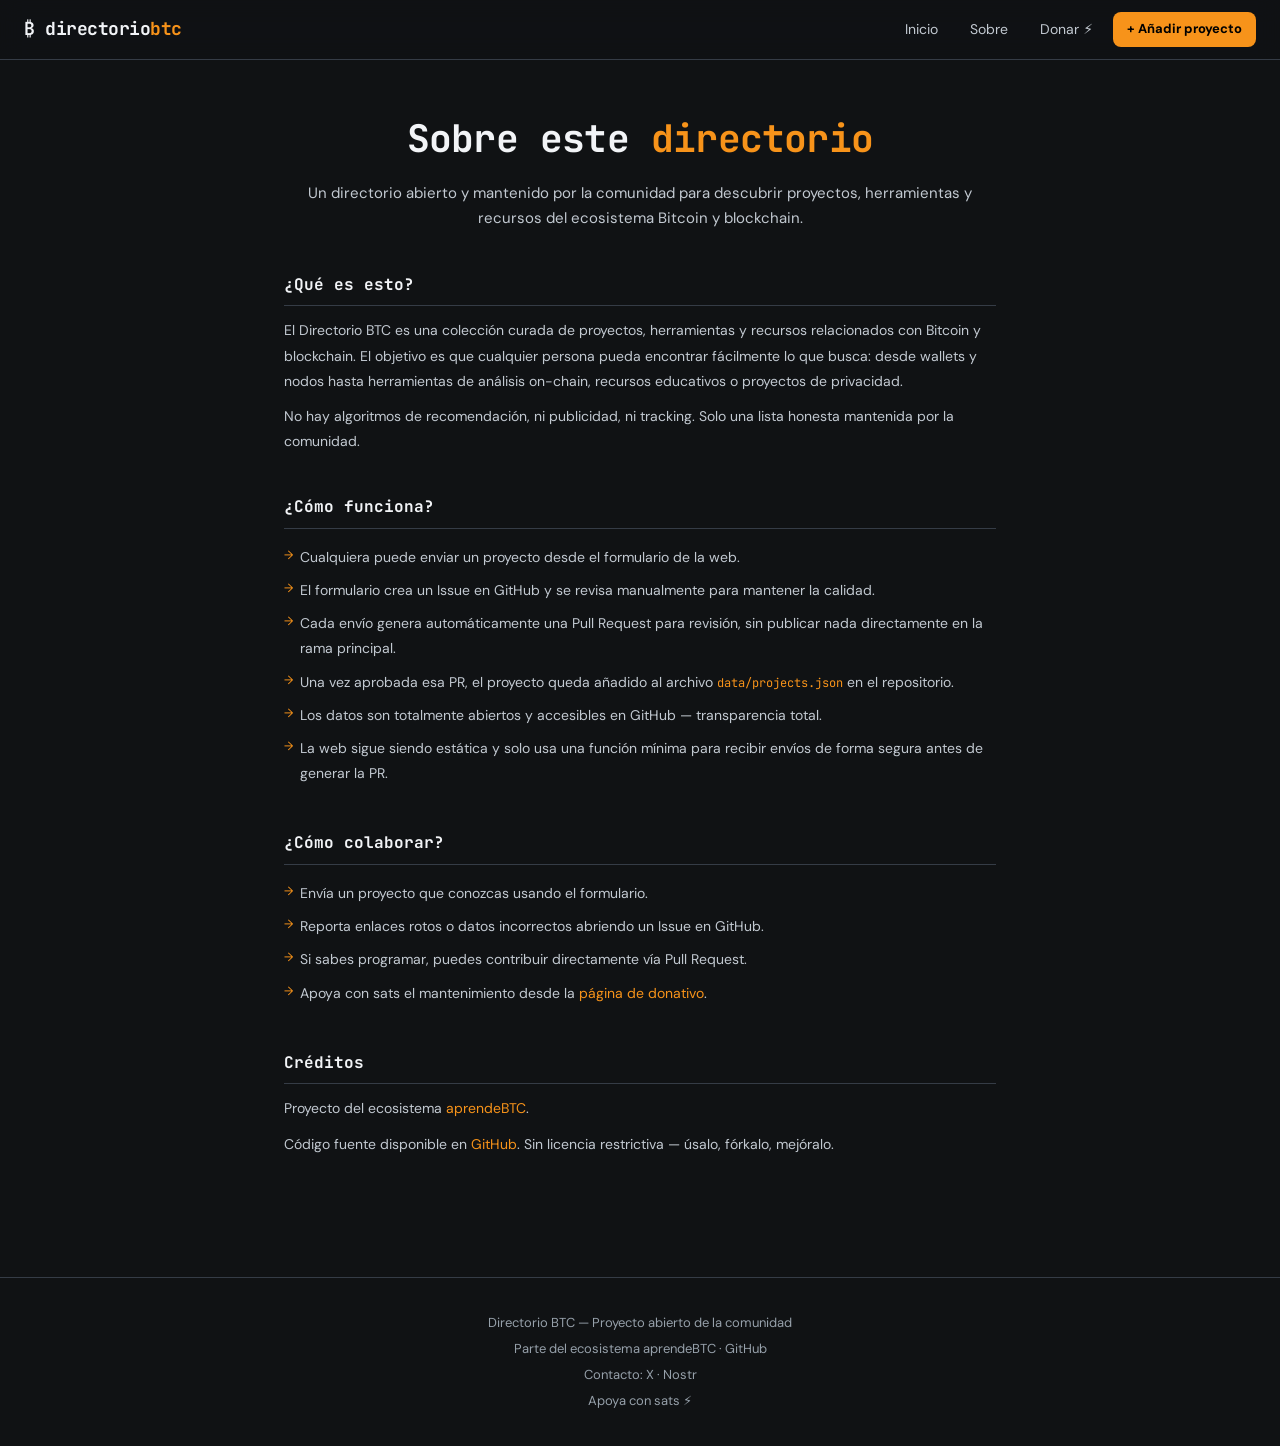
==== commit d674a14a: "Add social contact links and submission polish" ====
--- a/about.html
+++ b/about.html
@@ -13,7 +13,7 @@
   <link rel="icon" href="data:image/svg+xml,<svg xmlns='http://www.w3.org/2000/svg' viewBox='0 0 100 100'><text y='.9em' font-size='90'>₿</text></svg>">
   <link rel="preconnect" href="https://fonts.googleapis.com">
   <link href="https://fonts.googleapis.com/css2?family=JetBrains+Mono:wght@400;700&family=DM+Sans:ital,opsz,wght@0,9..40,400;0,9..40,500;0,9..40,700&display=swap" rel="stylesheet">
-  <link rel="stylesheet" href="css/style.css">
+  <link rel="stylesheet" href="css/style.css?v=20260324g">
 </head>
 <body>
 
@@ -62,7 +62,7 @@
         <li>Cada envío genera automáticamente una Pull Request para revisión, sin publicar nada directamente en la rama principal.</li>
         <li>Una vez aprobada esa PR, el proyecto queda añadido al archivo <code style="font-family:var(--font-display);font-size:12px;color:var(--accent);">data/projects.json</code> en el repositorio.</li>
         <li>Los datos son totalmente abiertos y accesibles en GitHub — transparencia total.</li>
-        <li>No hay backend, no hay base de datos. Todo es un fichero JSON estático.</li>
+        <li>La web sigue siendo estática y solo usa una función mínima para recibir envíos de forma segura antes de generar la PR.</li>
       </ul>
     </div>
 
@@ -88,6 +88,7 @@
   <footer>
     <p>Directorio BTC &mdash; Proyecto abierto de la comunidad</p>
     <p>Parte del ecosistema <a href="https://aprendebtc.com" target="_blank" rel="noopener">aprendeBTC</a> &middot; <a href="https://github.com/VoidHashh/btc-projects" target="_blank" rel="noopener">GitHub</a></p>
+    <p>Contacto: <a href="https://x.com/0x17fx" target="_blank" rel="noopener">X</a> &middot; <a href="https://njump.me/npub19yw2tgzv5tv7klsl5ffsdzuyuqedq7mnyzd08c2lqpmu70kt7vnqp6wvk3" target="_blank" rel="noopener">Nostr</a></p>
     <p><a href="donar.html">Apoya con sats ⚡</a></p>
   </footer>
 
--- a/css/style.css
+++ b/css/style.css
@@ -2,19 +2,19 @@
 
 /* ===== VARIABLES ===== */
 :root {
-  --bg-primary: #0a0a0a;
-  --bg-secondary: #111111;
-  --bg-card: #1a1a1a;
-  --bg-card-hover: #222222;
-  --text-primary: #e8e8e8;
-  --text-secondary: #888888;
-  --text-muted: #555555;
+  --bg-primary: #101214;
+  --bg-secondary: #171a1e;
+  --bg-card: #1f2329;
+  --bg-card-hover: #292e36;
+  --text-primary: #f2f4f7;
+  --text-secondary: #c2c9d1;
+  --text-muted: #96a0aa;
   --accent: #f7931a;
   --accent-hover: #e8850f;
   --accent-soft: rgba(247, 147, 26, 0.1);
   --accent-glow: rgba(247, 147, 26, 0.15);
-  --border: #2a2a2a;
-  --border-hover: #3a3a3a;
+  --border: #353c46;
+  --border-hover: #4a5360;
   --success: #22c55e;
   --radius: 8px;
   --radius-lg: 12px;
@@ -45,7 +45,7 @@
   position: fixed;
   top: 0; left: 0; right: 0;
   height: var(--header-height);
-  background: rgba(10, 10, 10, 0.92);
+  background: rgba(16, 18, 20, 0.9);
   backdrop-filter: blur(12px);
   -webkit-backdrop-filter: blur(12px);
   border-bottom: 1px solid var(--border);
@@ -494,12 +494,52 @@
   border-top: 1px solid var(--border);
 }
 
+.card-meta {
+  min-width: 0;
+  display: flex;
+  align-items: center;
+  gap: 8px;
+}
+
 .card-author {
   font-size: 12px;
   color: var(--text-muted);
   overflow: hidden;
   text-overflow: ellipsis;
   white-space: nowrap;
+}
+
+.card-socials {
+  display: inline-flex;
+  align-items: center;
+  gap: 6px;
+  flex-shrink: 0;
+}
+
+.card-social-link {
+  width: 24px;
+  height: 24px;
+  display: inline-flex;
+  align-items: center;
+  justify-content: center;
+  border-radius: 999px;
+  color: var(--text-secondary) !important;
+  background: var(--bg-secondary);
+  border: 1px solid var(--border);
+  transition: all 0.2s;
+}
+
+.card-social-link:hover {
+  color: var(--accent) !important;
+  border-color: rgba(247, 147, 26, 0.35);
+  transform: translateY(-1px);
+}
+
+.card-social-link svg {
+  width: 12px;
+  height: 12px;
+  display: block;
+  fill: currentColor;
 }
 
 .card-links {
@@ -763,7 +803,7 @@
   display: none;
   position: fixed;
   inset: 0;
-  background: rgba(0,0,0,0.8);
+  background: rgba(7, 8, 10, 0.74);
   backdrop-filter: blur(4px);
   z-index: 200;
   align-items: center;
@@ -773,14 +813,15 @@
 .modal-overlay.open { display: flex; }
 
 .modal {
-  background: var(--bg-secondary);
+  background: linear-gradient(180deg, rgba(37, 41, 47, 0.96), rgba(23, 26, 30, 0.98));
   border: 1px solid var(--border);
   border-radius: var(--radius-lg);
   padding: 32px;
-  max-width: 480px;
+  max-width: 560px;
   width: 100%;
   position: relative;
   animation: modalIn 0.2s ease;
+  box-shadow: 0 24px 80px rgba(0, 0, 0, 0.38);
 }
 @keyframes modalIn {
   from { opacity: 0; transform: scale(0.96) translateY(8px); }
@@ -792,7 +833,7 @@
   top: 16px; right: 16px;
   background: none;
   border: none;
-  color: var(--text-muted);
+  color: var(--text-secondary);
   font-size: 22px;
   cursor: pointer;
   line-height: 1;
@@ -805,13 +846,18 @@
 .modal h2 {
   font-family: var(--font-display);
   font-size: 18px;
-  margin-bottom: 8px;
-  color: var(--text-primary);
-}
+  margin-bottom: 10px;
+  color: var(--text-primary);
+}
+
+.modal-btc-mark {
+  color: var(--accent);
+}
+
 .modal .modal-sub {
   color: var(--text-secondary);
-  font-size: 13px;
-  margin-bottom: 20px;
+  font-size: 14px;
+  margin-bottom: 22px;
   line-height: 1.6;
 }
 
@@ -825,8 +871,46 @@
   font-weight: 700;
   text-transform: uppercase;
   letter-spacing: 1.5px;
-  color: var(--text-muted);
+  color: var(--text-secondary);
   margin-bottom: 10px;
+}
+
+.donation-qr-card {
+  margin-bottom: 12px;
+  padding: 14px;
+  background: linear-gradient(180deg, rgba(255,255,255,0.03), rgba(255,255,255,0.01));
+  border: 1px solid var(--border);
+  border-radius: var(--radius);
+}
+
+.donation-qr-frame {
+  width: fit-content;
+  margin: 0 auto 12px;
+  padding: 12px;
+  border-radius: 14px;
+  background: #f5f6f8;
+  box-shadow: inset 0 0 0 1px rgba(16, 18, 20, 0.05);
+}
+
+.donation-qr {
+  min-width: 180px;
+  min-height: 180px;
+  display: flex;
+  align-items: center;
+  justify-content: center;
+}
+
+.donation-qr img,
+.donation-qr canvas {
+  display: block;
+  margin: 0 auto;
+}
+
+.donation-qr-caption {
+  color: var(--text-secondary);
+  font-size: 12px;
+  line-height: 1.6;
+  text-align: center;
 }
 
 .copy-row {
@@ -843,7 +927,7 @@
 .copy-row code {
   font-family: var(--font-display);
   font-size: 11px;
-  color: var(--text-secondary);
+  color: var(--text-primary);
   word-break: break-all;
   flex: 1;
   line-height: 1.5;
@@ -852,7 +936,7 @@
 .btn-copy {
   background: var(--bg-secondary);
   border: 1px solid var(--border);
-  color: var(--text-secondary);
+  color: var(--text-primary);
   font-family: var(--font-display);
   font-size: 11px;
   font-weight: 700;
@@ -868,8 +952,19 @@
 
 .donate-label {
   font-size: 12px;
-  color: var(--text-muted);
+  color: var(--text-secondary);
   margin-bottom: 6px;
+}
+
+.modal-donate-link {
+  display: inline-block;
+  margin-top: 8px;
+  font-size: 13px;
+  color: var(--text-secondary);
+}
+
+.modal-donate-link:hover {
+  color: var(--accent);
 }
 
 /* ===== ABOUT / INFO SECTIONS ===== */
@@ -957,4 +1052,8 @@
 
   .copy-row { flex-direction: column; align-items: flex-start; }
   .btn-copy { width: 100%; text-align: center; }
-}
+  .donation-qr {
+    min-width: 160px;
+    min-height: 160px;
+  }
+}
